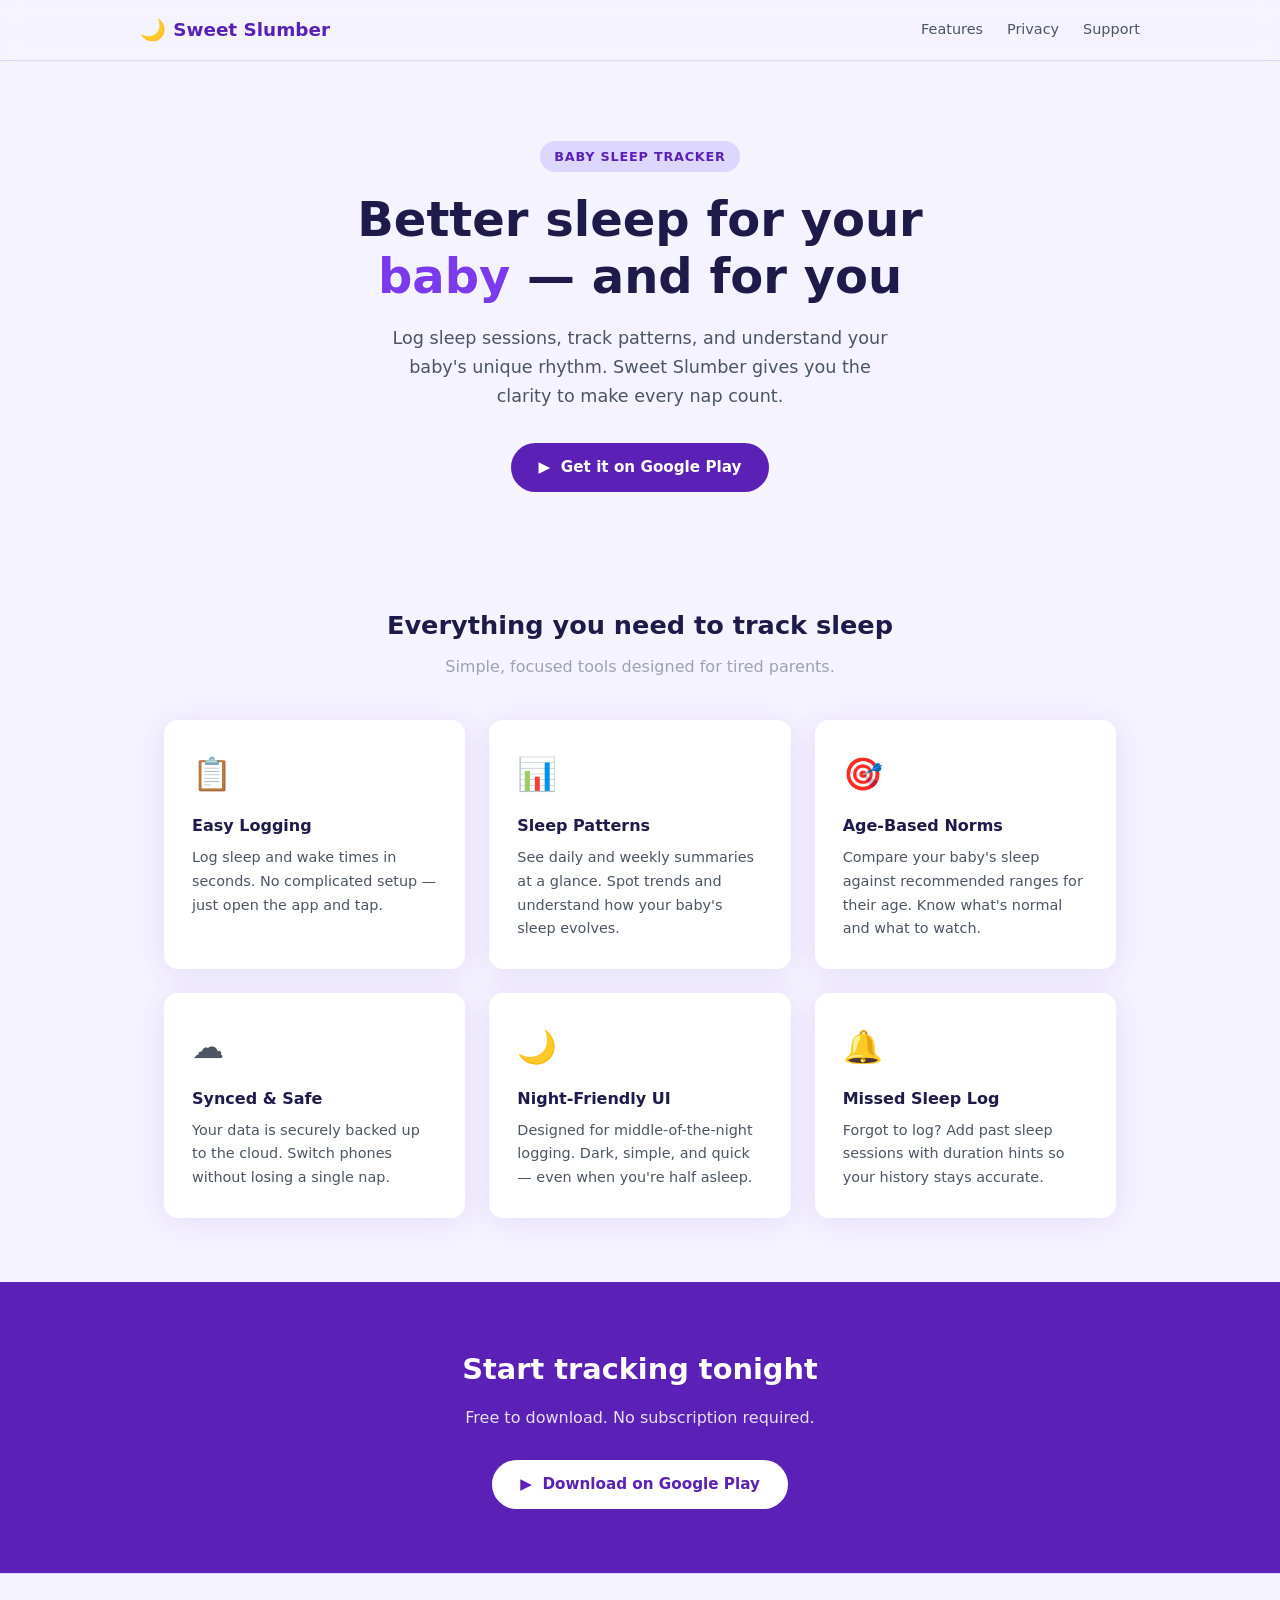
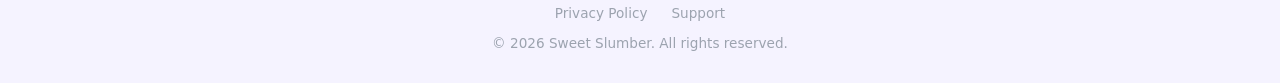
==== index.html @ d514abf6 "Add files via upload Initial commit" ====
<!DOCTYPE html>
<html lang="en">
<head>
  <meta charset="UTF-8" />
  <meta name="viewport" content="width=device-width, initial-scale=1.0" />
  <title>Sweet Slumber — Baby Sleep Tracker</title>
  <meta name="description" content="Track and understand your baby's sleep patterns. Sweet Slumber helps you log sleep sessions, spot trends, and get better rest for the whole family." />
  <link rel="stylesheet" href="style.css" />
  <link rel="icon" href="data:image/svg+xml,<svg xmlns='http://www.w3.org/2000/svg' viewBox='0 0 100 100'><text y='.9em' font-size='90'>🌙</text></svg>" />
</head>
<body>

  <nav>
    <div class="nav-inner">
      <div class="nav-logo"><span>🌙</span> Sweet Slumber</div>
      <ul class="nav-links">
        <li><a href="#features">Features</a></li>
        <li><a href="privacy-policy.html">Privacy</a></li>
        <li><a href="mailto:support@sweetslumber.app">Support</a></li>
      </ul>
    </div>
  </nav>

  <section class="hero">
    <div class="hero-badge">Baby Sleep Tracker</div>
    <h1>Better sleep for your <em>baby</em> — and for you</h1>
    <p>Log sleep sessions, track patterns, and understand your baby's unique rhythm. Sweet Slumber gives you the clarity to make every nap count.</p>
    <a class="btn" href="https://play.google.com/store/apps/details?id=com.tatjanka000.sleeptracker" target="_blank" rel="noopener">
      ▶ &nbsp;Get it on Google Play
    </a>
  </section>

  <section class="features" id="features">
    <h2 class="section-title">Everything you need to track sleep</h2>
    <p class="section-subtitle">Simple, focused tools designed for tired parents.</p>
    <div class="feature-grid">
      <div class="feature-card">
        <div class="feature-icon">📋</div>
        <h3>Easy Logging</h3>
        <p>Log sleep and wake times in seconds. No complicated setup — just open the app and tap.</p>
      </div>
      <div class="feature-card">
        <div class="feature-icon">📊</div>
        <h3>Sleep Patterns</h3>
        <p>See daily and weekly summaries at a glance. Spot trends and understand how your baby's sleep evolves.</p>
      </div>
      <div class="feature-card">
        <div class="feature-icon">🎯</div>
        <h3>Age-Based Norms</h3>
        <p>Compare your baby's sleep against recommended ranges for their age. Know what's normal and what to watch.</p>
      </div>
      <div class="feature-card">
        <div class="feature-icon">☁️</div>
        <h3>Synced &amp; Safe</h3>
        <p>Your data is securely backed up to the cloud. Switch phones without losing a single nap.</p>
      </div>
      <div class="feature-card">
        <div class="feature-icon">🌙</div>
        <h3>Night-Friendly UI</h3>
        <p>Designed for middle-of-the-night logging. Dark, simple, and quick — even when you're half asleep.</p>
      </div>
      <div class="feature-card">
        <div class="feature-icon">🔔</div>
        <h3>Missed Sleep Log</h3>
        <p>Forgot to log? Add past sleep sessions with duration hints so your history stays accurate.</p>
      </div>
    </div>
  </section>

  <section class="cta">
    <h2>Start tracking tonight</h2>
    <p>Free to download. No subscription required.</p>
    <a class="btn" href="https://play.google.com/store/apps/details?id=com.tatjanka000.sleeptracker" target="_blank" rel="noopener">
      ▶ &nbsp;Download on Google Play
    </a>
  </section>

  <footer>
    <div class="footer-links">
      <a href="privacy-policy.html">Privacy Policy</a>
      <a href="mailto:support@sweetslumber.app">Support</a>
    </div>
    <div>&copy; 2026 Sweet Slumber. All rights reserved.</div>
  </footer>

</body>
</html>
---- style.css ----
:root {
  --bg: #f5f3ff;
  --primary: #5b21b6;
  --primary-light: #7c3aed;
  --accent: #ddd6fe;
  --text-dark: #1e1b4b;
  --text-body: #4b5563;
  --text-muted: #9ca3af;
  --card: #ffffff;
  --radius: 14px;
  --shadow: 0 4px 32px rgba(91, 33, 182, 0.10);
}

* { margin: 0; padding: 0; box-sizing: border-box; }

body {
  font-family: 'Segoe UI', system-ui, -apple-system, sans-serif;
  background: var(--bg);
  color: var(--text-body);
  line-height: 1.65;
}

a { color: var(--primary); text-decoration: none; }
a:hover { text-decoration: underline; }

/* NAV */
nav {
  position: sticky;
  top: 0;
  background: rgba(245, 243, 255, 0.92);
  backdrop-filter: blur(8px);
  border-bottom: 1px solid var(--accent);
  padding: 0 1.5rem;
  z-index: 100;
}
.nav-inner {
  max-width: 1000px;
  margin: 0 auto;
  height: 60px;
  display: flex;
  align-items: center;
  justify-content: space-between;
}
.nav-logo {
  font-weight: 700;
  font-size: 1.15rem;
  color: var(--primary);
  display: flex;
  align-items: center;
  gap: 0.45rem;
}
.nav-logo span { font-size: 1.3rem; }
.nav-links {
  display: flex;
  gap: 1.5rem;
  list-style: none;
  font-size: 0.9rem;
}
.nav-links a { color: var(--text-body); }
.nav-links a:hover { color: var(--primary); text-decoration: none; }

/* HERO */
.hero {
  text-align: center;
  padding: 5rem 1.5rem 4rem;
  max-width: 700px;
  margin: 0 auto;
}
.hero-badge {
  display: inline-block;
  background: var(--accent);
  color: var(--primary);
  font-size: 0.8rem;
  font-weight: 600;
  letter-spacing: 0.06em;
  padding: 0.3rem 0.9rem;
  border-radius: 100px;
  margin-bottom: 1.2rem;
  text-transform: uppercase;
}
.hero h1 {
  font-size: clamp(2rem, 5vw, 3rem);
  font-weight: 800;
  color: var(--text-dark);
  line-height: 1.2;
  margin-bottom: 1.1rem;
}
.hero h1 em {
  font-style: normal;
  color: var(--primary-light);
}
.hero p {
  font-size: 1.1rem;
  color: var(--text-body);
  margin-bottom: 2rem;
  max-width: 520px;
  margin-left: auto;
  margin-right: auto;
}
.btn {
  display: inline-flex;
  align-items: center;
  gap: 0.5rem;
  background: var(--primary);
  color: #fff;
  padding: 0.75rem 1.75rem;
  border-radius: 100px;
  font-weight: 600;
  font-size: 0.95rem;
  transition: background 0.2s, transform 0.15s;
  border: none;
  cursor: pointer;
}
.btn:hover { background: var(--primary-light); text-decoration: none; transform: translateY(-1px); }
.btn-outline {
  background: transparent;
  color: var(--primary);
  border: 2px solid var(--primary);
}
.btn-outline:hover { background: var(--accent); }

/* FEATURES */
.features {
  max-width: 1000px;
  margin: 0 auto;
  padding: 3rem 1.5rem 4rem;
}
.section-title {
  text-align: center;
  font-size: 1.6rem;
  font-weight: 700;
  color: var(--text-dark);
  margin-bottom: 0.5rem;
}
.section-subtitle {
  text-align: center;
  color: var(--text-muted);
  margin-bottom: 2.5rem;
}
.feature-grid {
  display: grid;
  grid-template-columns: repeat(auto-fit, minmax(240px, 1fr));
  gap: 1.5rem;
}
.feature-card {
  background: var(--card);
  border-radius: var(--radius);
  padding: 1.75rem;
  box-shadow: var(--shadow);
}
.feature-icon {
  font-size: 2rem;
  margin-bottom: 0.75rem;
}
.feature-card h3 {
  font-size: 1rem;
  font-weight: 700;
  color: var(--text-dark);
  margin-bottom: 0.4rem;
}
.feature-card p {
  font-size: 0.9rem;
  color: var(--text-body);
}

/* CTA */
.cta {
  background: var(--primary);
  color: #fff;
  text-align: center;
  padding: 4rem 1.5rem;
}
.cta h2 { font-size: 1.8rem; font-weight: 700; margin-bottom: 0.75rem; }
.cta p { opacity: 0.85; margin-bottom: 1.75rem; }
.cta .btn { background: #fff; color: var(--primary); }
.cta .btn:hover { background: var(--accent); }

/* FOOTER */
footer {
  text-align: center;
  padding: 1.75rem 1.5rem;
  font-size: 0.85rem;
  color: var(--text-muted);
  border-top: 1px solid var(--accent);
}
footer a { color: var(--text-muted); }
footer a:hover { color: var(--primary); }
.footer-links { display: flex; justify-content: center; gap: 1.5rem; margin-bottom: 0.5rem; flex-wrap: wrap; }

/* POLICY PAGE */
.policy-wrap {
  max-width: 720px;
  margin: 3rem auto;
  padding: 0 1.5rem 4rem;
}
.policy-wrap h1 {
  font-size: 1.9rem;
  font-weight: 800;
  color: var(--text-dark);
  margin-bottom: 0.4rem;
}
.policy-date {
  color: var(--text-muted);
  font-size: 0.875rem;
  margin-bottom: 2rem;
}
.policy-wrap h2 {
  font-size: 1.1rem;
  font-weight: 700;
  color: var(--text-dark);
  margin: 2rem 0 0.5rem;
}
.policy-wrap p, .policy-wrap li {
  font-size: 0.95rem;
  color: var(--text-body);
  margin-bottom: 0.6rem;
}
.policy-wrap ul { padding-left: 1.4rem; }
.policy-wrap a { color: var(--primary); }

/* AUTH ACTION PAGE */
.auth-wrap {
  min-height: 100vh;
  display: flex;
  align-items: center;
  justify-content: center;
  padding: 2rem 1.5rem;
}
.auth-card {
  background: var(--card);
  border-radius: var(--radius);
  box-shadow: var(--shadow);
  padding: 2.5rem;
  width: 100%;
  max-width: 420px;
  text-align: center;
}
.auth-card .auth-icon { font-size: 2.5rem; margin-bottom: 1rem; }
.auth-card h1 { font-size: 1.4rem; font-weight: 700; color: var(--text-dark); margin-bottom: 0.5rem; }
.auth-card p { font-size: 0.9rem; color: var(--text-body); margin-bottom: 1.5rem; }
.auth-input {
  width: 100%;
  padding: 0.75rem 1rem;
  border: 1.5px solid var(--accent);
  border-radius: 8px;
  font-size: 0.95rem;
  margin-bottom: 0.75rem;
  outline: none;
  transition: border-color 0.2s;
}
.auth-input:focus { border-color: var(--primary); }
.auth-card .btn { width: 100%; justify-content: center; border-radius: 8px; margin-top: 0.25rem; }
.auth-msg { margin-top: 1rem; font-size: 0.88rem; }
.auth-msg.success { color: #059669; }
.auth-msg.error { color: #dc2626; }

@media (max-width: 600px) {
  .hero { padding: 3.5rem 1.25rem 3rem; }
  .nav-links { display: none; }
}
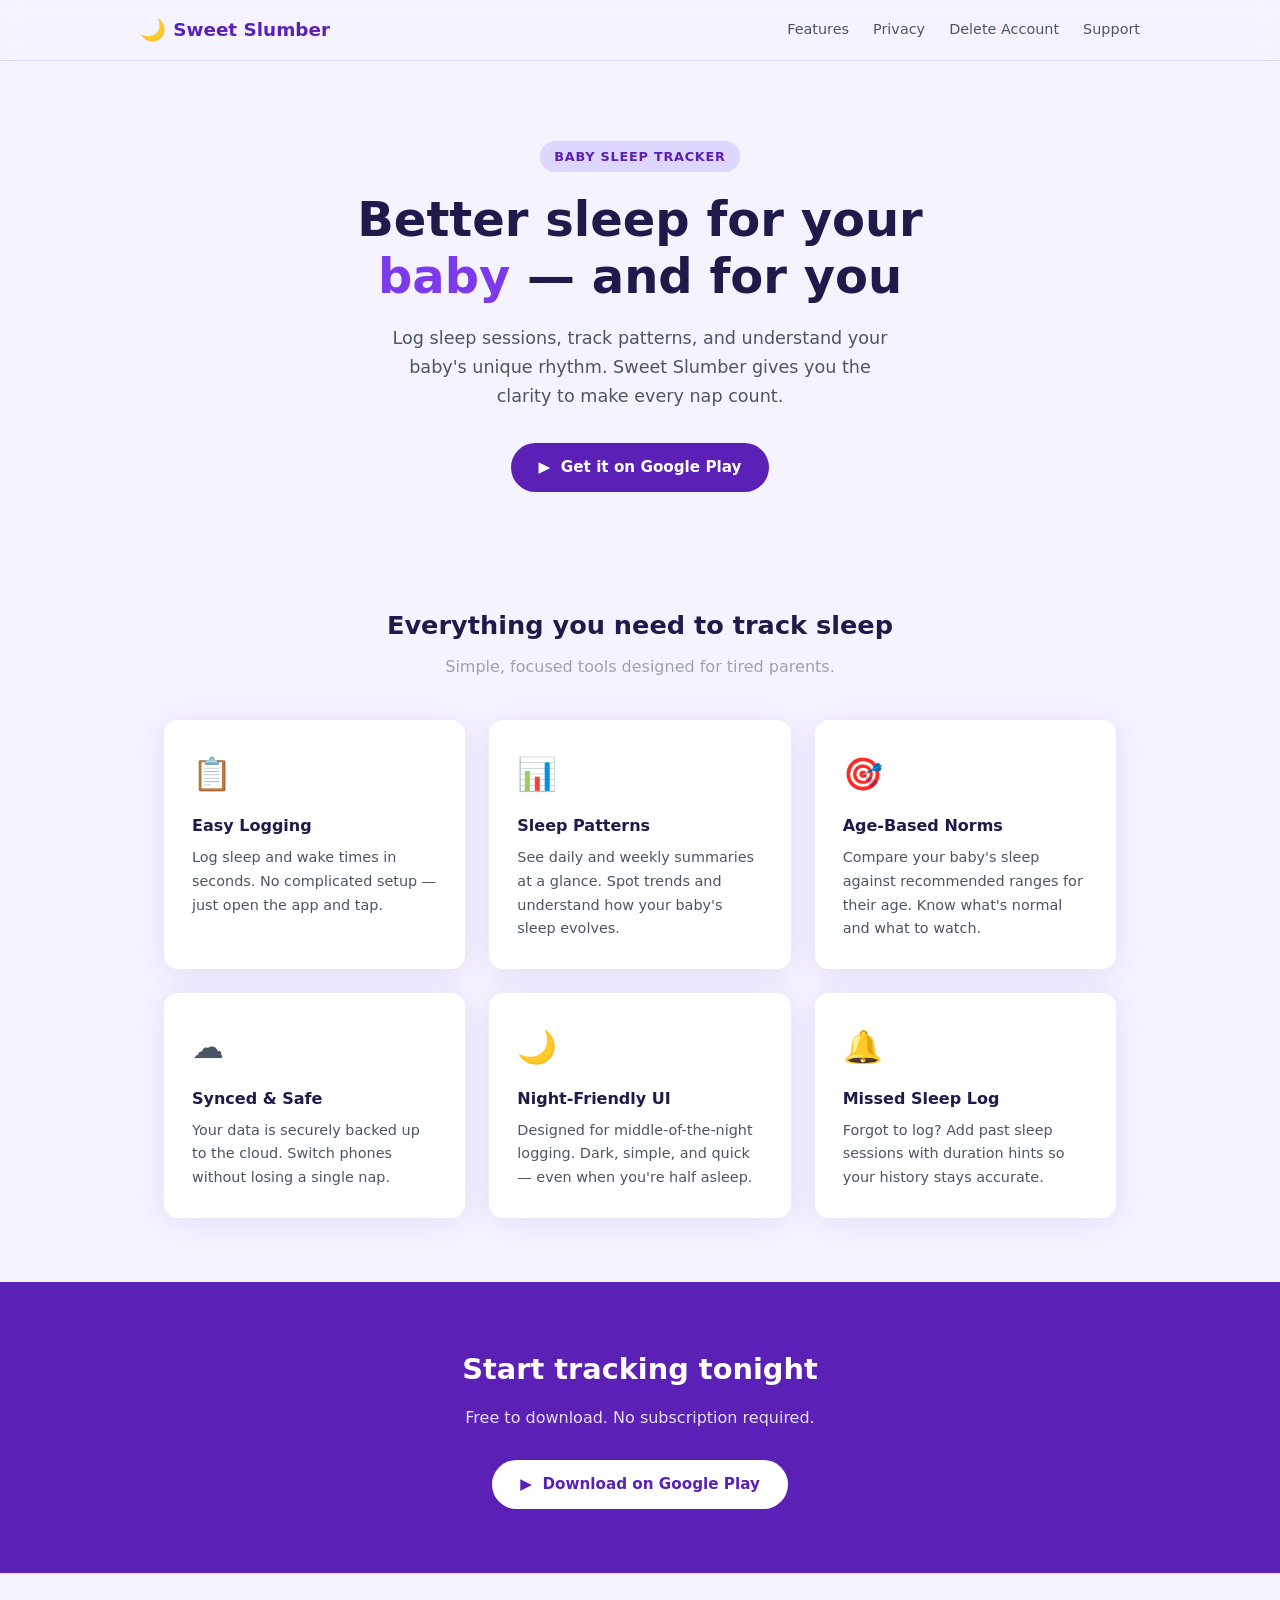
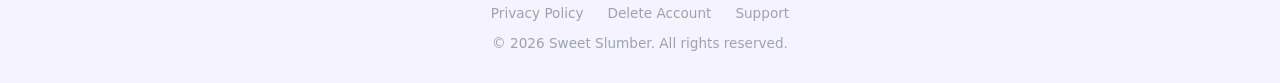
==== commit 733ba80e: "Add account deletion page Adds a dedicated delete-account.html with self-serve and email instruction" ====
--- a/index.html
+++ b/index.html
@@ -16,6 +16,7 @@
       <ul class="nav-links">
         <li><a href="#features">Features</a></li>
         <li><a href="privacy-policy.html">Privacy</a></li>
+        <li><a href="delete-account.html">Delete Account</a></li>
         <li><a href="mailto:support@sweetslumber.app">Support</a></li>
       </ul>
     </div>
@@ -78,6 +79,7 @@
   <footer>
     <div class="footer-links">
       <a href="privacy-policy.html">Privacy Policy</a>
+      <a href="delete-account.html">Delete Account</a>
       <a href="mailto:support@sweetslumber.app">Support</a>
     </div>
     <div>&copy; 2026 Sweet Slumber. All rights reserved.</div>
